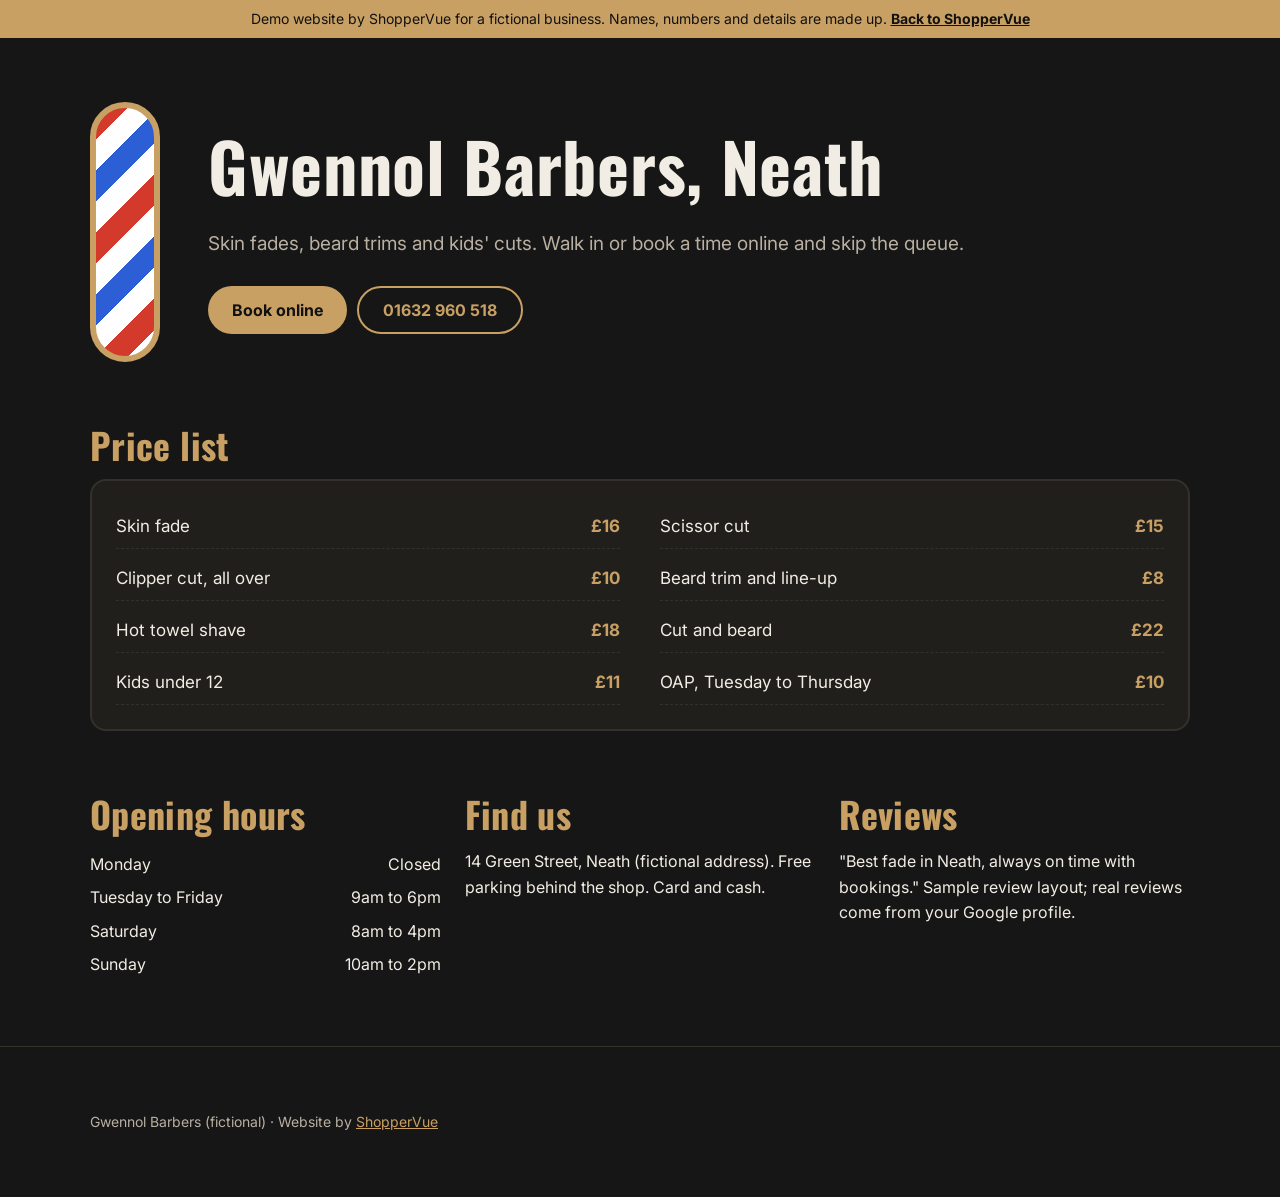
==== demo-barber.html @ 484b67f4 "ShopperVue website v1" ====
<!DOCTYPE html>
<html lang="en-GB">
<head>
<meta charset="utf-8">
<meta name="viewport" content="width=device-width, initial-scale=1">
<title>Gwennol Barbers Demo</title>
<link href="https://fonts.googleapis.com/css2?family=Oswald:wght@500;700&family=Inter:wght@400;600&display=swap" rel="stylesheet">
<style>
/* VOICE everyday, confident local shop
   IDEA a barber's shop window with a price board
   PICTURE striped barber pole and the chalk-style price list itself
   COLOUR charcoal #161616, warm brass #c9a063, off-white text, pole red #d33a2c
   TYPE Oswald 700 + Inter
   LAYOUT title and pole on top, price board as the main block; phone stacks */
:root{color-scheme:dark;--bg:#161616;--ink:#f2ede4;--soft:#b9b0a2;--brass:#c9a063;--red:#d33a2c;--card:#211f1c;--line:#34302a}
*{box-sizing:border-box;min-width:0}
body{margin:0;background:var(--bg);color:var(--ink);font:16px/1.6 Inter,system-ui,sans-serif;overflow-x:clip}
h1,h2{font-family:Oswald,Inter,sans-serif;line-height:1.05;margin:0 0 .4em;letter-spacing:.01em}
h1{font-size:clamp(40px,6vw,68px)}h2{font-size:clamp(26px,3vw,36px);color:var(--brass)}
.demo{background:var(--brass);color:#111;text-align:center;font-size:14px;padding:8px 16px}.demo a{color:#111;font-weight:700}
.band{padding:clamp(32px,5vw,64px) max(5vw,16px)}.wrap{max-width:1100px;margin:0 auto}
.hero{display:grid;grid-template-columns:auto minmax(0,1fr);gap:clamp(20px,4vw,48px);align-items:center}
.pole{width:70px;height:260px;border-radius:35px;border:6px solid var(--brass);background:repeating-linear-gradient(135deg,var(--red) 0 22px,#fff 22px 44px,#2c5fd6 44px 66px,#fff 66px 88px)}
.hero p{font-size:19px;color:var(--soft)}
.b{display:inline-flex;align-items:center;min-height:48px;padding:0 24px;border-radius:999px;background:var(--brass);color:#111;font-weight:700;text-decoration:none;margin:8px 10px 0 0}
.b2{background:transparent;border:2px solid var(--brass);color:var(--brass)}
.board{display:grid;grid-template-columns:minmax(0,1fr) minmax(0,1fr);gap:8px 40px;background:var(--card);border:2px solid var(--line);border-radius:16px;padding:24px}
.row{display:flex;justify-content:space-between;gap:12px;border-bottom:1px dashed var(--line);padding:8px 0;font-size:17px}
.row span:last-child{color:var(--brass);font-weight:700;white-space:nowrap}
.info{display:grid;grid-template-columns:repeat(auto-fit,minmax(15em,1fr));gap:24px}
table{border-collapse:collapse;width:100%}td{padding:4px 0}td:last-child{text-align:right;white-space:nowrap}
footer{border-top:1px solid var(--line);color:var(--soft);font-size:14px}footer a{color:var(--brass)}
@media(max-width:700px){.hero{grid-template-columns:minmax(0,1fr)}.pole{height:120px;width:100%;border-radius:20px}.board{grid-template-columns:minmax(0,1fr)}}
</style>
</head>
<body>
<div class="demo">Demo website by ShopperVue for a fictional business. Names, numbers and details are made up. <a href="index.html#work">Back to ShopperVue</a></div>
<section class="band"><div class="wrap hero">
  <div class="pole" aria-hidden="true"></div>
  <div><h1>Gwennol Barbers, Neath</h1><p>Skin fades, beard trims and kids' cuts. Walk in or book a time online and skip the queue.</p>
  <a class="b" href="#">Book online</a><a class="b b2" href="tel:01632960518">01632 960 518</a></div>
</div></section>
<section class="band" style="padding-top:0"><div class="wrap">
  <h2>Price list</h2>
  <div class="board">
    <div class="row"><span>Skin fade</span><span>£16</span></div><div class="row"><span>Scissor cut</span><span>£15</span></div>
    <div class="row"><span>Clipper cut, all over</span><span>£10</span></div><div class="row"><span>Beard trim and line-up</span><span>£8</span></div>
    <div class="row"><span>Hot towel shave</span><span>£18</span></div><div class="row"><span>Cut and beard</span><span>£22</span></div>
    <div class="row"><span>Kids under 12</span><span>£11</span></div><div class="row"><span>OAP, Tuesday to Thursday</span><span>£10</span></div>
  </div>
</div></section>
<section class="band" style="padding-top:0"><div class="wrap info">
  <div><h2>Opening hours</h2><table><tr><td>Monday</td><td>Closed</td></tr><tr><td>Tuesday to Friday</td><td>9am to 6pm</td></tr><tr><td>Saturday</td><td>8am to 4pm</td></tr><tr><td>Sunday</td><td>10am to 2pm</td></tr></table></div>
  <div><h2>Find us</h2><p>14 Green Street, Neath (fictional address). Free parking behind the shop. Card and cash.</p></div>
  <div><h2>Reviews</h2><p>"Best fade in Neath, always on time with bookings." Sample review layout; real reviews come from your Google profile.</p></div>
</div></section>
<footer class="band"><div class="wrap">Gwennol Barbers (fictional) · Website by <a href="index.html">ShopperVue</a></div></footer>
</body>
</html>
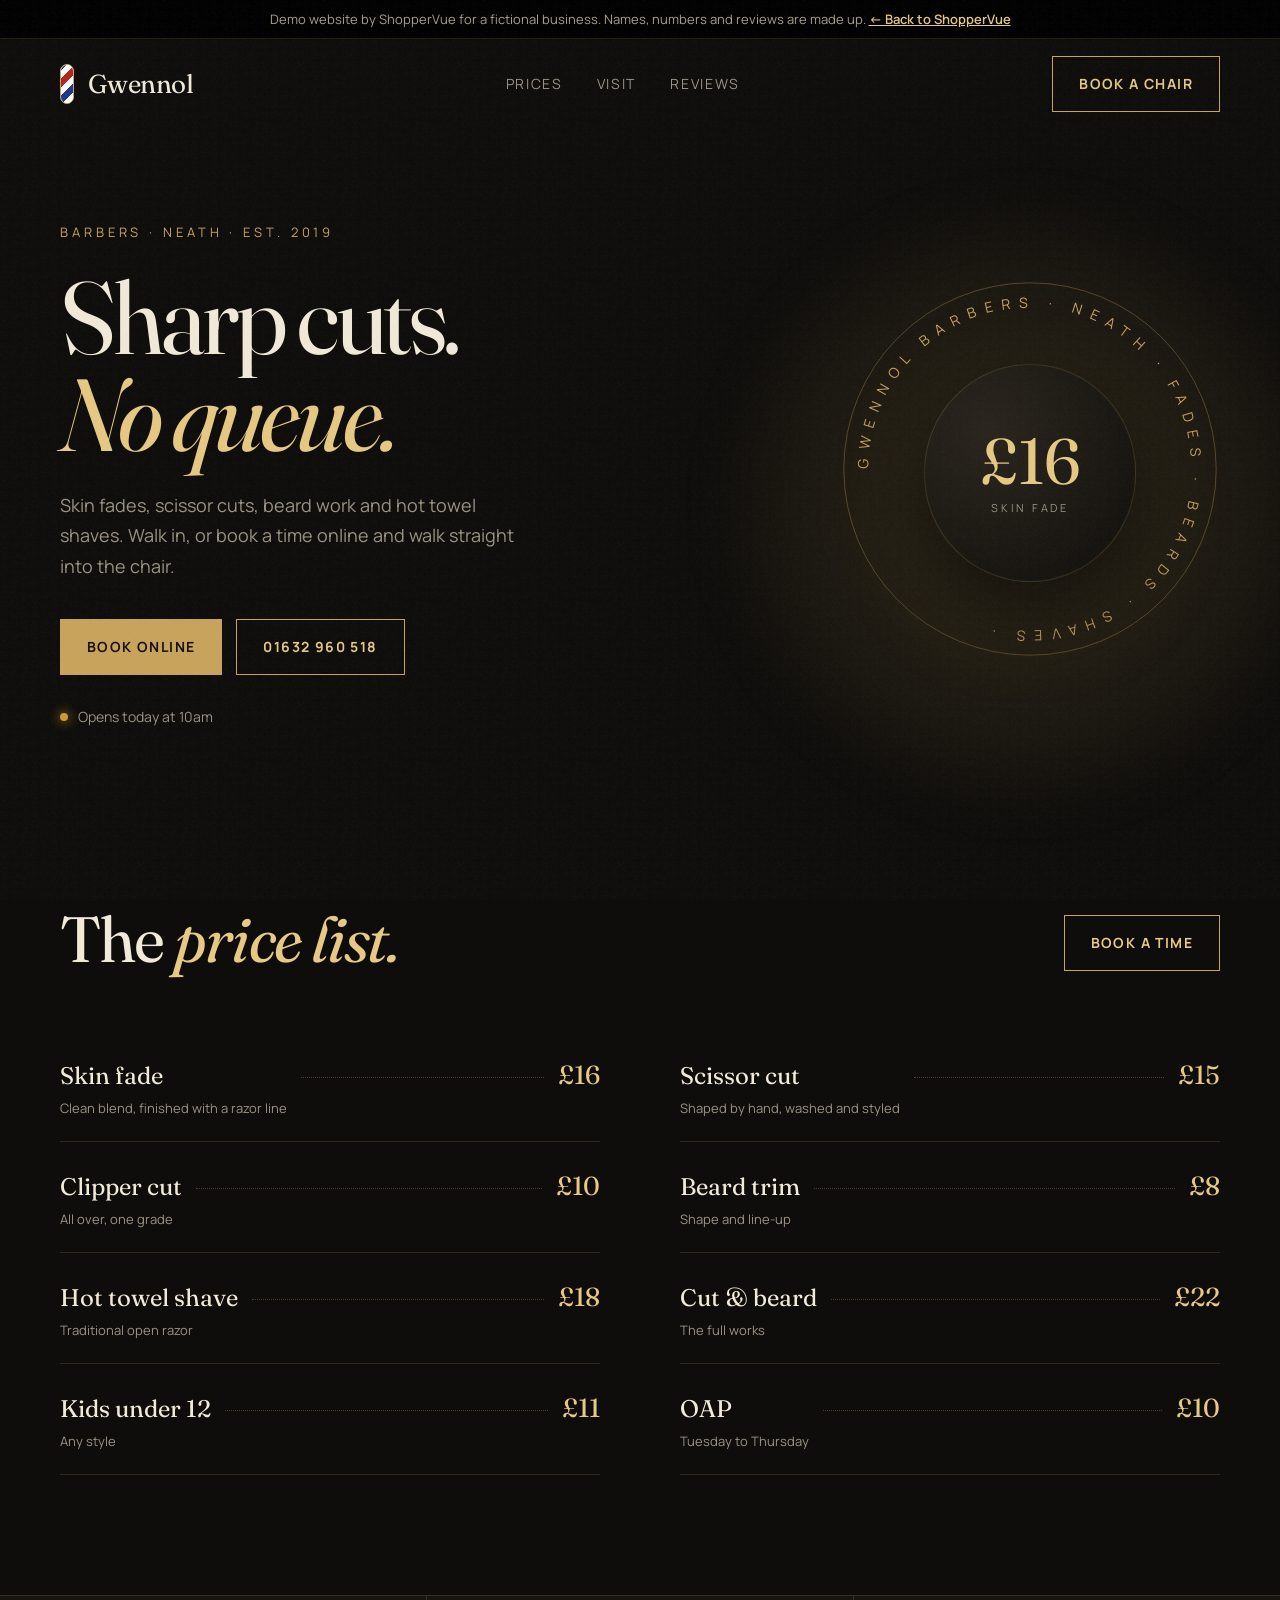
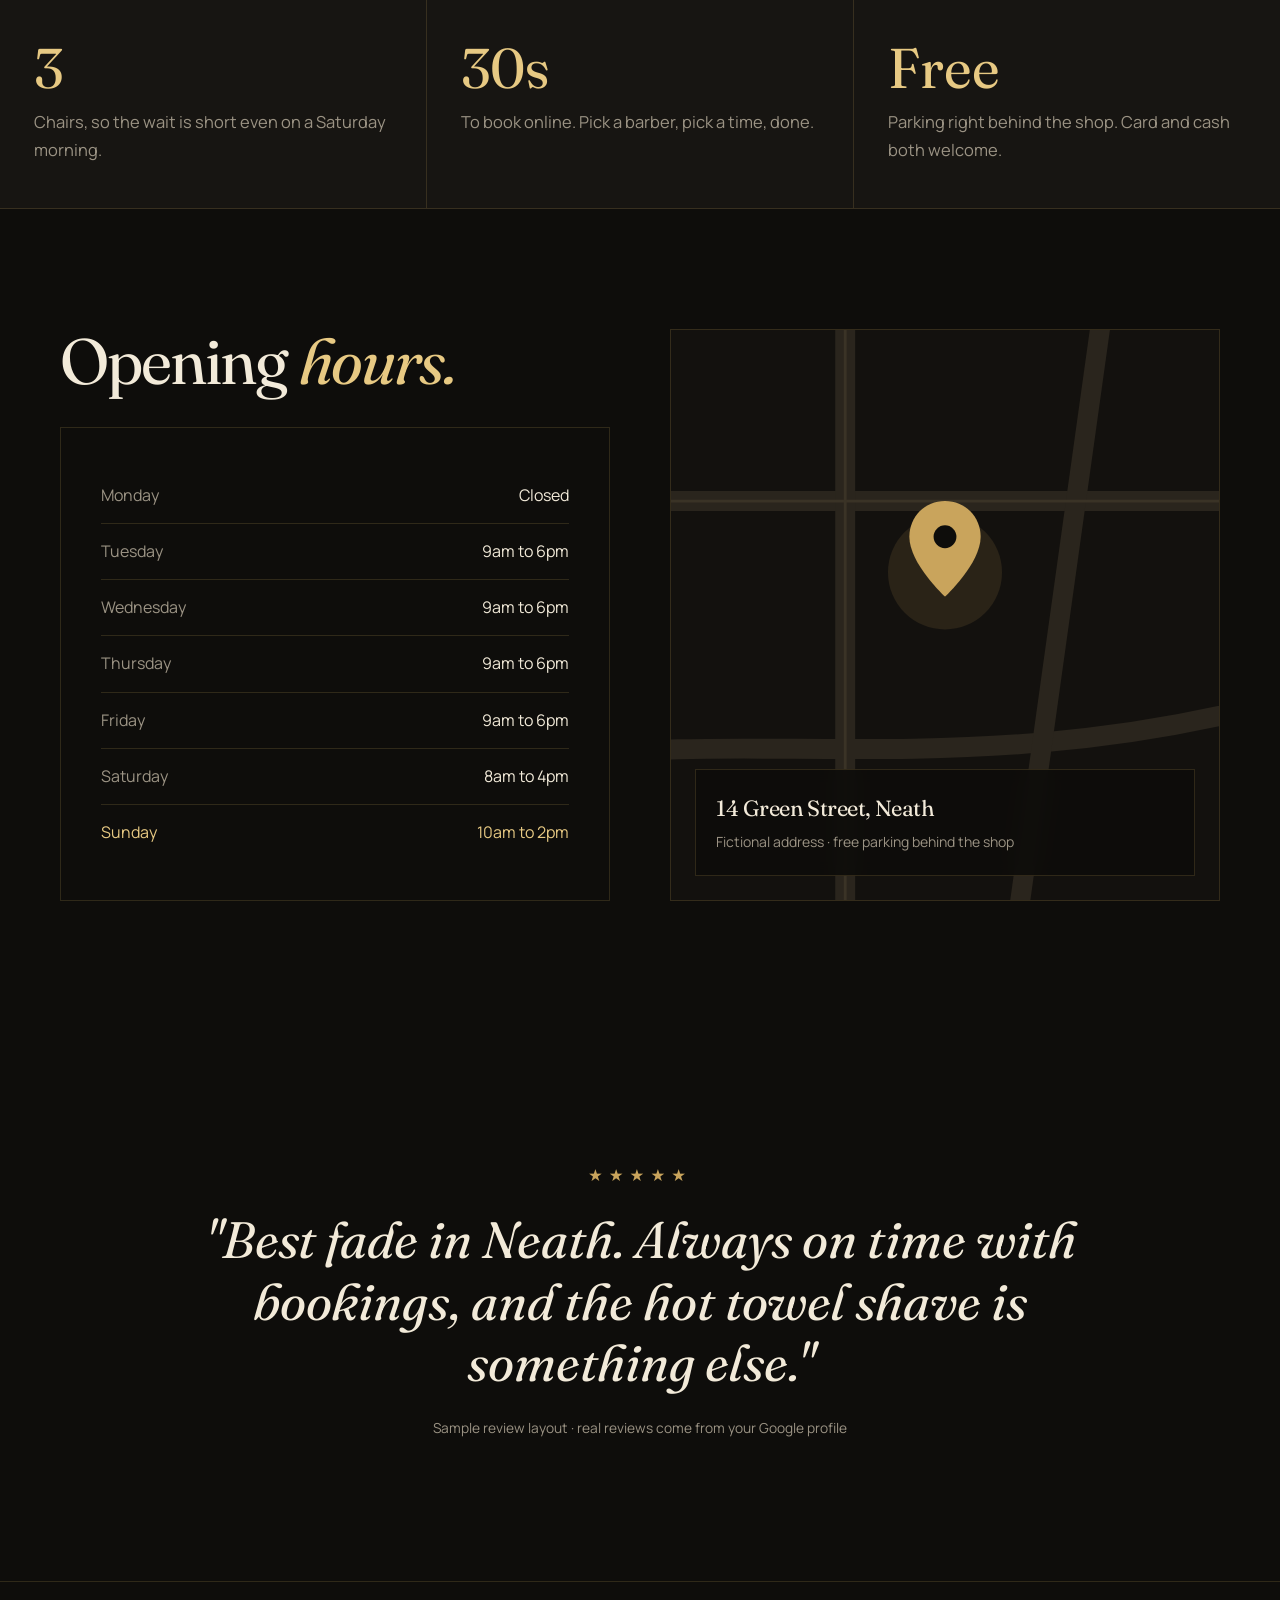
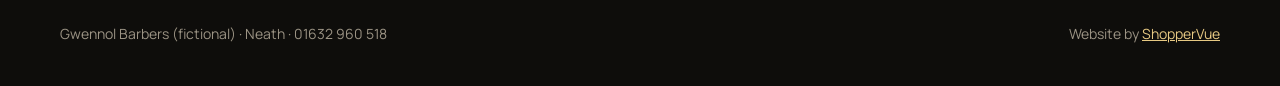
==== commit 78802adc: "Elite demo sites, live-preview work cards, logo alignment, footer tidy, badge fix Co-Authored-By: Cl" ====
--- a/demo-barber.html
+++ b/demo-barber.html
@@ -1,59 +1,164 @@
 <!DOCTYPE html>
 <html lang="en-GB">
 <head>
-<meta charset="utf-8">
-<meta name="viewport" content="width=device-width, initial-scale=1">
-<title>Gwennol Barbers Demo</title>
-<link href="https://fonts.googleapis.com/css2?family=Oswald:wght@500;700&family=Inter:wght@400;600&display=swap" rel="stylesheet">
+<meta charset="utf-8"><meta name="viewport" content="width=device-width, initial-scale=1">
+<title>Gwennol Barbers, Neath · Demo by ShopperVue</title>
+<meta name="robots" content="noindex">
+<link rel="icon" href="favicon.svg" type="image/svg+xml">
+<link rel="preconnect" href="https://fonts.googleapis.com"><link rel="preconnect" href="https://fonts.gstatic.com" crossorigin>
+<link href="https://fonts.googleapis.com/css2?family=Fraunces:ital,opsz,wght@0,9..144,400;0,9..144,600;1,9..144,400&family=Manrope:wght@400;500;600;700&display=swap" rel="stylesheet">
 <style>
-/* VOICE everyday, confident local shop
-   IDEA a barber's shop window with a price board
-   PICTURE striped barber pole and the chalk-style price list itself
-   COLOUR charcoal #161616, warm brass #c9a063, off-white text, pole red #d33a2c
-   TYPE Oswald 700 + Inter
-   LAYOUT title and pole on top, price board as the main block; phone stacks */
-:root{color-scheme:dark;--bg:#161616;--ink:#f2ede4;--soft:#b9b0a2;--brass:#c9a063;--red:#d33a2c;--card:#211f1c;--line:#34302a}
-*{box-sizing:border-box;min-width:0}
-body{margin:0;background:var(--bg);color:var(--ink);font:16px/1.6 Inter,system-ui,sans-serif;overflow-x:clip}
-h1,h2{font-family:Oswald,Inter,sans-serif;line-height:1.05;margin:0 0 .4em;letter-spacing:.01em}
-h1{font-size:clamp(40px,6vw,68px)}h2{font-size:clamp(26px,3vw,36px);color:var(--brass)}
-.demo{background:var(--brass);color:#111;text-align:center;font-size:14px;padding:8px 16px}.demo a{color:#111;font-weight:700}
-.band{padding:clamp(32px,5vw,64px) max(5vw,16px)}.wrap{max-width:1100px;margin:0 auto}
-.hero{display:grid;grid-template-columns:auto minmax(0,1fr);gap:clamp(20px,4vw,48px);align-items:center}
-.pole{width:70px;height:260px;border-radius:35px;border:6px solid var(--brass);background:repeating-linear-gradient(135deg,var(--red) 0 22px,#fff 22px 44px,#2c5fd6 44px 66px,#fff 66px 88px)}
-.hero p{font-size:19px;color:var(--soft)}
-.b{display:inline-flex;align-items:center;min-height:48px;padding:0 24px;border-radius:999px;background:var(--brass);color:#111;font-weight:700;text-decoration:none;margin:8px 10px 0 0}
-.b2{background:transparent;border:2px solid var(--brass);color:var(--brass)}
-.board{display:grid;grid-template-columns:minmax(0,1fr) minmax(0,1fr);gap:8px 40px;background:var(--card);border:2px solid var(--line);border-radius:16px;padding:24px}
-.row{display:flex;justify-content:space-between;gap:12px;border-bottom:1px dashed var(--line);padding:8px 0;font-size:17px}
-.row span:last-child{color:var(--brass);font-weight:700;white-space:nowrap}
-.info{display:grid;grid-template-columns:repeat(auto-fit,minmax(15em,1fr));gap:24px}
-table{border-collapse:collapse;width:100%}td{padding:4px 0}td:last-child{text-align:right;white-space:nowrap}
-footer{border-top:1px solid var(--line);color:var(--soft);font-size:14px}footer a{color:var(--brass)}
-@media(max-width:700px){.hero{grid-template-columns:minmax(0,1fr)}.pole{height:120px;width:100%;border-radius:20px}.board{grid-template-columns:minmax(0,1fr)}}
+:root{--bg:#0e0d0b;--bg2:#171512;--gold:#c9a45c;--gold2:#e7c983;--cream:#f2ead9;--mute:#9b9384;--line:rgba(201,164,92,.18);--ease:cubic-bezier(.2,.8,.2,1)}
+*{box-sizing:border-box;margin:0}
+body{font:400 16.5px/1.7 Manrope,system-ui,sans-serif;color:var(--cream);background:var(--bg);-webkit-font-smoothing:antialiased}
+body::before{content:"";position:fixed;inset:0;pointer-events:none;z-index:100;opacity:.06;background-image:url("data:image/svg+xml,%3Csvg xmlns='http://www.w3.org/2000/svg' width='160' height='160'%3E%3Cfilter id='n'%3E%3CfeTurbulence baseFrequency='.9' numOctaves='3'/%3E%3C/filter%3E%3Crect width='160' height='160' filter='url(%23n)'/%3E%3C/svg%3E")}
+a{color:inherit}
+.wrap{width:min(1160px,92vw);margin:0 auto}
+.serif{font-family:Fraunces,Georgia,serif;font-weight:400;letter-spacing:-.02em}
+.demo{background:#000;color:#a8a090;font-size:13px;text-align:center;padding:8px 12px;border-bottom:1px solid var(--line)}
+.demo a{color:var(--gold2);font-weight:600}
+header{position:absolute;left:0;right:0;z-index:10}
+.hd{display:flex;justify-content:space-between;align-items:center;height:90px}
+.logo{display:flex;align-items:center;gap:14px;text-decoration:none}
+.logo .serif{font-size:26px}
+.pole{width:14px;height:40px;border-radius:7px;border:1.5px solid var(--gold);overflow:hidden;position:relative;background:#fff}
+.pole::before{content:"";position:absolute;inset:-40px 0;background:repeating-linear-gradient(-45deg,#b3261e 0 6px,#fff 6px 12px,#1f3a8a 12px 18px,#fff 18px 24px);animation:pole 2.2s linear infinite}
+@keyframes pole{to{transform:translateY(34px)}}
+.hd nav{display:flex;gap:34px;font-size:14px;letter-spacing:.12em;text-transform:uppercase}
+.hd nav a{text-decoration:none;color:var(--mute);transition:color .3s}.hd nav a:hover{color:var(--gold2)}
+.btn{display:inline-flex;align-items:center;gap:10px;padding:15px 26px;font-weight:700;font-size:14px;letter-spacing:.1em;text-transform:uppercase;text-decoration:none;border:1px solid var(--gold);transition:all .4s var(--ease)}
+.btn.f{background:var(--gold);color:#16120a}
+.btn.f:hover{background:var(--gold2)}
+.btn.o{color:var(--gold2)}.btn.o:hover{background:rgba(201,164,92,.1)}
+.hero{position:relative;min-height:92vh;display:flex;align-items:center;overflow:hidden;padding:120px 0 80px}
+.hero .glow{position:absolute;right:-10%;top:10%;width:60vw;height:60vw;border-radius:50%;background:radial-gradient(circle,rgba(201,164,92,.22),transparent 60%);filter:blur(20px)}
+.hgrid{display:grid;grid-template-columns:1.2fr .8fr;gap:40px;align-items:center;position:relative}
+.eyeb{font-size:13px;letter-spacing:.3em;text-transform:uppercase;color:var(--gold)}
+h1{font-family:Fraunces,serif;font-weight:400;font-size:clamp(52px,8vw,112px);line-height:.95;letter-spacing:-.035em;margin:24px 0 26px}
+h1 em{color:var(--gold2)}
+.lead{color:var(--mute);font-size:18px;max-width:480px}
+.ctas{display:flex;gap:14px;flex-wrap:wrap;margin-top:38px}
+.badge{position:relative;width:min(380px,80vw);aspect-ratio:1;margin-left:auto}
+.badge svg{width:100%;height:100%}
+.spin{animation:spin 30s linear infinite;transform-origin:center}
+@keyframes spin{to{transform:rotate(360deg)}}
+.badge .mid{position:absolute;inset:22%;border-radius:50%;background:radial-gradient(circle at 30% 30%,#2a251d,#0f0e0b);border:1px solid var(--line);display:grid;place-items:center;text-align:center;box-shadow:0 30px 80px rgba(0,0,0,.6)}
+.badge .mid b{font-family:Fraunces,serif;font-weight:400;font-size:64px;line-height:1;color:var(--gold2)}
+.badge .mid small{display:block;letter-spacing:.25em;font-size:11px;color:var(--mute);text-transform:uppercase;margin-top:6px}
+.status{display:inline-flex;align-items:center;gap:10px;margin-top:30px;font-size:14px;color:var(--mute)}
+.status i{width:8px;height:8px;border-radius:50%;background:#56d364;box-shadow:0 0 12px #56d364}
+section{padding:120px 0}
+.sh{display:flex;justify-content:space-between;align-items:end;gap:30px;margin-bottom:60px;flex-wrap:wrap}
+h2{font-family:Fraunces,serif;font-weight:400;font-size:clamp(40px,5vw,68px);line-height:1;letter-spacing:-.03em}
+h2 em{color:var(--gold2)}
+.menu{display:grid;grid-template-columns:1fr 1fr;gap:0 80px}
+.it{display:flex;align-items:baseline;gap:14px;padding:22px 0;border-bottom:1px solid var(--line);transition:padding .4s var(--ease)}
+.it:hover{padding-left:10px}
+.it .n{font-family:Fraunces,serif;font-size:24px;white-space:nowrap}
+.it .n small{display:block;font-family:Manrope;font-size:13px;color:var(--mute)}
+.it .dots{flex:1;border-bottom:1px dotted rgba(201,164,92,.35);transform:translateY(-6px)}
+.it .p{font-family:Fraunces,serif;font-size:26px;color:var(--gold2)}
+.feat{background:var(--bg2);border-top:1px solid var(--line);border-bottom:1px solid var(--line)}
+.fgrid{display:grid;grid-template-columns:repeat(3,1fr);gap:1px;background:var(--line)}
+.fgrid div{background:var(--bg2);padding:44px 34px}
+.fgrid b{font-family:Fraunces,serif;font-weight:400;font-size:56px;color:var(--gold2);display:block;line-height:1;margin-bottom:12px}
+.fgrid p{color:var(--mute)}
+.visit{display:grid;grid-template-columns:1fr 1fr;gap:60px}
+.hrs{border:1px solid var(--line);padding:40px}
+.hrs .row{display:flex;justify-content:space-between;padding:14px 0;border-bottom:1px solid var(--line);font-size:16px}
+.hrs .row:last-child{border:0}
+.hrs .row.today{color:var(--gold2)}
+.hrs .row span:first-child{color:var(--mute)}.hrs .row.today span:first-child{color:var(--gold2)}
+.map{position:relative;min-height:340px;border:1px solid var(--line);overflow:hidden;background:#13110e}
+.map svg{position:absolute;inset:0;width:100%;height:100%}
+.map .tag{position:absolute;left:24px;bottom:24px;right:24px;padding:20px;background:rgba(14,13,11,.9);border:1px solid var(--line);backdrop-filter:blur(8px)}
+.quote{text-align:center;padding:140px 0}
+.quote p{font-family:Fraunces,serif;font-style:italic;font-size:clamp(30px,4vw,52px);line-height:1.2;max-width:900px;margin:20px auto}
+.quote .st{color:var(--gold);letter-spacing:6px}
+.quote small{color:var(--mute)}
+footer{border-top:1px solid var(--line);padding:40px 0;color:var(--mute);font-size:14px}
+footer .wrap{display:flex;justify-content:space-between;flex-wrap:wrap;gap:12px}
+.mbar{display:none}
+.rv{opacity:0;transform:translateY(30px);transition:1.1s var(--ease)}.rv.in{opacity:1;transform:none}
+@media(max-width:900px){.hgrid,.visit,.menu{grid-template-columns:1fr}.fgrid{grid-template-columns:1fr}.hd nav{display:none}.badge{margin:20px auto 0;width:280px}.hero{min-height:auto}}
+@media(max-width:600px){.hd .btn{display:none}section{padding:80px 0}.mbar{display:grid;grid-template-columns:1fr 1fr;position:fixed;left:0;right:0;bottom:0;z-index:30;background:#000}.mbar .btn{justify-content:center;border:0}body{padding-bottom:56px}}
+@media(prefers-reduced-motion:reduce){*{animation:none!important;transition:none!important}.rv{opacity:1;transform:none}}
 </style>
 </head>
 <body>
-<div class="demo">Demo website by ShopperVue for a fictional business. Names, numbers and details are made up. <a href="index.html#work">Back to ShopperVue</a></div>
-<section class="band"><div class="wrap hero">
-  <div class="pole" aria-hidden="true"></div>
-  <div><h1>Gwennol Barbers, Neath</h1><p>Skin fades, beard trims and kids' cuts. Walk in or book a time online and skip the queue.</p>
-  <a class="b" href="#">Book online</a><a class="b b2" href="tel:01632960518">01632 960 518</a></div>
-</div></section>
-<section class="band" style="padding-top:0"><div class="wrap">
-  <h2>Price list</h2>
-  <div class="board">
-    <div class="row"><span>Skin fade</span><span>£16</span></div><div class="row"><span>Scissor cut</span><span>£15</span></div>
-    <div class="row"><span>Clipper cut, all over</span><span>£10</span></div><div class="row"><span>Beard trim and line-up</span><span>£8</span></div>
-    <div class="row"><span>Hot towel shave</span><span>£18</span></div><div class="row"><span>Cut and beard</span><span>£22</span></div>
-    <div class="row"><span>Kids under 12</span><span>£11</span></div><div class="row"><span>OAP, Tuesday to Thursday</span><span>£10</span></div>
+<div class="demo">Demo website by ShopperVue for a fictional business. Names, numbers and reviews are made up. <a href="index.html#work">← Back to ShopperVue</a></div>
+<header><div class="wrap hd">
+  <a class="logo" href="#"><span class="pole"></span><span class="serif">Gwennol</span></a>
+  <nav><a href="#prices">Prices</a><a href="#visit">Visit</a><a href="#reviews">Reviews</a></nav>
+  <a class="btn o" href="#">Book a chair</a>
+</div></header>
+
+<section class="hero"><div class="glow"></div><div class="wrap hgrid">
+  <div>
+    <span class="eyeb rv">Barbers · Neath · Est. 2019</span>
+    <h1 class="rv">Sharp cuts.<br><em>No queue.</em></h1>
+    <p class="lead rv">Skin fades, scissor cuts, beard work and hot towel shaves. Walk in, or book a time online and walk straight into the chair.</p>
+    <div class="ctas rv"><a class="btn f" href="#">Book online</a><a class="btn o" href="tel:01632960518">01632 960 518</a></div>
+    <div class="status rv"><i id="dot"></i><span id="stat">Open today until 6pm</span></div>
+  </div>
+  <div class="badge rv">
+    <svg viewBox="0 0 400 400"><defs><path id="c" d="M200 200m-170 0a170 170 0 1 1 340 0a170 170 0 1 1-340 0"/></defs>
+      <circle cx="200" cy="200" r="196" fill="none" stroke="rgba(201,164,92,.35)"/>
+      <g class="spin"><text font-family="Manrope" font-size="15" letter-spacing="9" fill="#c9a45c"><textPath href="#c">GWENNOL BARBERS · NEATH · FADES · BEARDS · SHAVES · </textPath></text></g>
+    </svg>
+    <div class="mid"><div><b>£16</b><small>Skin fade</small></div></div>
   </div>
 </div></section>
-<section class="band" style="padding-top:0"><div class="wrap info">
-  <div><h2>Opening hours</h2><table><tr><td>Monday</td><td>Closed</td></tr><tr><td>Tuesday to Friday</td><td>9am to 6pm</td></tr><tr><td>Saturday</td><td>8am to 4pm</td></tr><tr><td>Sunday</td><td>10am to 2pm</td></tr></table></div>
-  <div><h2>Find us</h2><p>14 Green Street, Neath (fictional address). Free parking behind the shop. Card and cash.</p></div>
-  <div><h2>Reviews</h2><p>"Best fade in Neath, always on time with bookings." Sample review layout; real reviews come from your Google profile.</p></div>
+
+<section id="prices" style="padding-top:40px"><div class="wrap">
+  <div class="sh rv"><h2>The <em>price list.</em></h2><a class="btn o" href="#">Book a time</a></div>
+  <div class="menu">
+    <div class="it rv"><span class="n">Skin fade<small>Clean blend, finished with a razor line</small></span><span class="dots"></span><span class="p">£16</span></div>
+    <div class="it rv"><span class="n">Scissor cut<small>Shaped by hand, washed and styled</small></span><span class="dots"></span><span class="p">£15</span></div>
+    <div class="it rv"><span class="n">Clipper cut<small>All over, one grade</small></span><span class="dots"></span><span class="p">£10</span></div>
+    <div class="it rv"><span class="n">Beard trim<small>Shape and line-up</small></span><span class="dots"></span><span class="p">£8</span></div>
+    <div class="it rv"><span class="n">Hot towel shave<small>Traditional open razor</small></span><span class="dots"></span><span class="p">£18</span></div>
+    <div class="it rv"><span class="n">Cut &amp; beard<small>The full works</small></span><span class="dots"></span><span class="p">£22</span></div>
+    <div class="it rv"><span class="n">Kids under 12<small>Any style</small></span><span class="dots"></span><span class="p">£11</span></div>
+    <div class="it rv"><span class="n">OAP<small>Tuesday to Thursday</small></span><span class="dots"></span><span class="p">£10</span></div>
+  </div>
 </div></section>
-<footer class="band"><div class="wrap">Gwennol Barbers (fictional) · Website by <a href="index.html">ShopperVue</a></div></footer>
+
+<div class="feat"><div class="fgrid">
+  <div class="rv"><b>3</b><p>Chairs, so the wait is short even on a Saturday morning.</p></div>
+  <div class="rv"><b>30s</b><p>To book online. Pick a barber, pick a time, done.</p></div>
+  <div class="rv"><b>Free</b><p>Parking right behind the shop. Card and cash both welcome.</p></div>
+</div></div>
+
+<section id="visit"><div class="wrap visit">
+  <div class="rv"><h2 style="margin-bottom:34px">Opening <em>hours.</em></h2>
+    <div class="hrs" id="hrs">
+      <div class="row" data-d="1"><span>Monday</span><span>Closed</span></div>
+      <div class="row" data-d="2"><span>Tuesday</span><span>9am to 6pm</span></div>
+      <div class="row" data-d="3"><span>Wednesday</span><span>9am to 6pm</span></div>
+      <div class="row" data-d="4"><span>Thursday</span><span>9am to 6pm</span></div>
+      <div class="row" data-d="5"><span>Friday</span><span>9am to 6pm</span></div>
+      <div class="row" data-d="6"><span>Saturday</span><span>8am to 4pm</span></div>
+      <div class="row" data-d="0"><span>Sunday</span><span>10am to 2pm</span></div>
+    </div>
+  </div>
+  <div class="map rv">
+    <svg viewBox="0 0 500 400" preserveAspectRatio="xMidYMid slice"><g stroke="#2a251d" stroke-width="14" fill="none"><path d="M-10 120H520"/><path d="M180 -10V420"/><path d="M-10 300C120 280 300 320 520 250"/><path d="M360 -10L300 420"/></g><g stroke="#3a3326" stroke-width="2" fill="none"><path d="M-10 120H520"/><path d="M180 -10V420"/></g><circle cx="250" cy="170" r="40" fill="rgba(201,164,92,.12)"/><path d="M250 120c-14 0-25 11-25 25 0 19 25 42 25 42s25-23 25-42c0-14-11-25-25-25z" fill="#c9a45c"/><circle cx="250" cy="145" r="8" fill="#0e0d0b"/></svg>
+    <div class="tag"><b class="serif" style="font-size:22px">14 Green Street, Neath</b><br><span style="color:#9b9384;font-size:14px">Fictional address · free parking behind the shop</span></div>
+  </div>
+</div></section>
+
+<section class="quote" id="reviews"><div class="wrap rv"><div class="st">★★★★★</div><p>"Best fade in Neath. Always on time with bookings, and the hot towel shave is something else."</p><small>Sample review layout · real reviews come from your Google profile</small></div></section>
+
+<footer><div class="wrap"><span>Gwennol Barbers (fictional) · Neath · 01632 960 518</span><span>Website by <a href="index.html" style="color:#e7c983">ShopperVue</a></span></div></footer>
+<div class="mbar"><a class="btn f" href="#">Book</a><a class="btn o" href="tel:01632960518">Call</a></div>
+<script>
+(()=>{const d=new Date(),w=d.getDay(),h=d.getHours()+d.getMinutes()/60;
+const hrs={0:[10,14],1:null,2:[9,18],3:[9,18],4:[9,18],5:[9,18],6:[8,16]};
+document.querySelector(`#hrs .row[data-d="${w}"]`)?.classList.add('today');
+const t=hrs[w],s=document.getElementById('stat'),dot=document.getElementById('dot'),f=x=>x>12?(x-12)+'pm':x+'am';
+if(t&&h>=t[0]&&h<t[1])s.textContent='Open now until '+f(t[1]);else{s.textContent=t&&h<t[0]?'Opens today at '+f(t[0]):'Closed now · book online for later';dot.style.background='#d2992f';dot.style.boxShadow='0 0 12px #d2992f'}
+const io=new IntersectionObserver(es=>es.forEach(e=>{if(e.isIntersecting){e.target.classList.add('in');io.unobserve(e.target)}}),{threshold:.1});document.querySelectorAll('.rv').forEach(x=>io.observe(x));})();
+</script>
 </body>
 </html>
